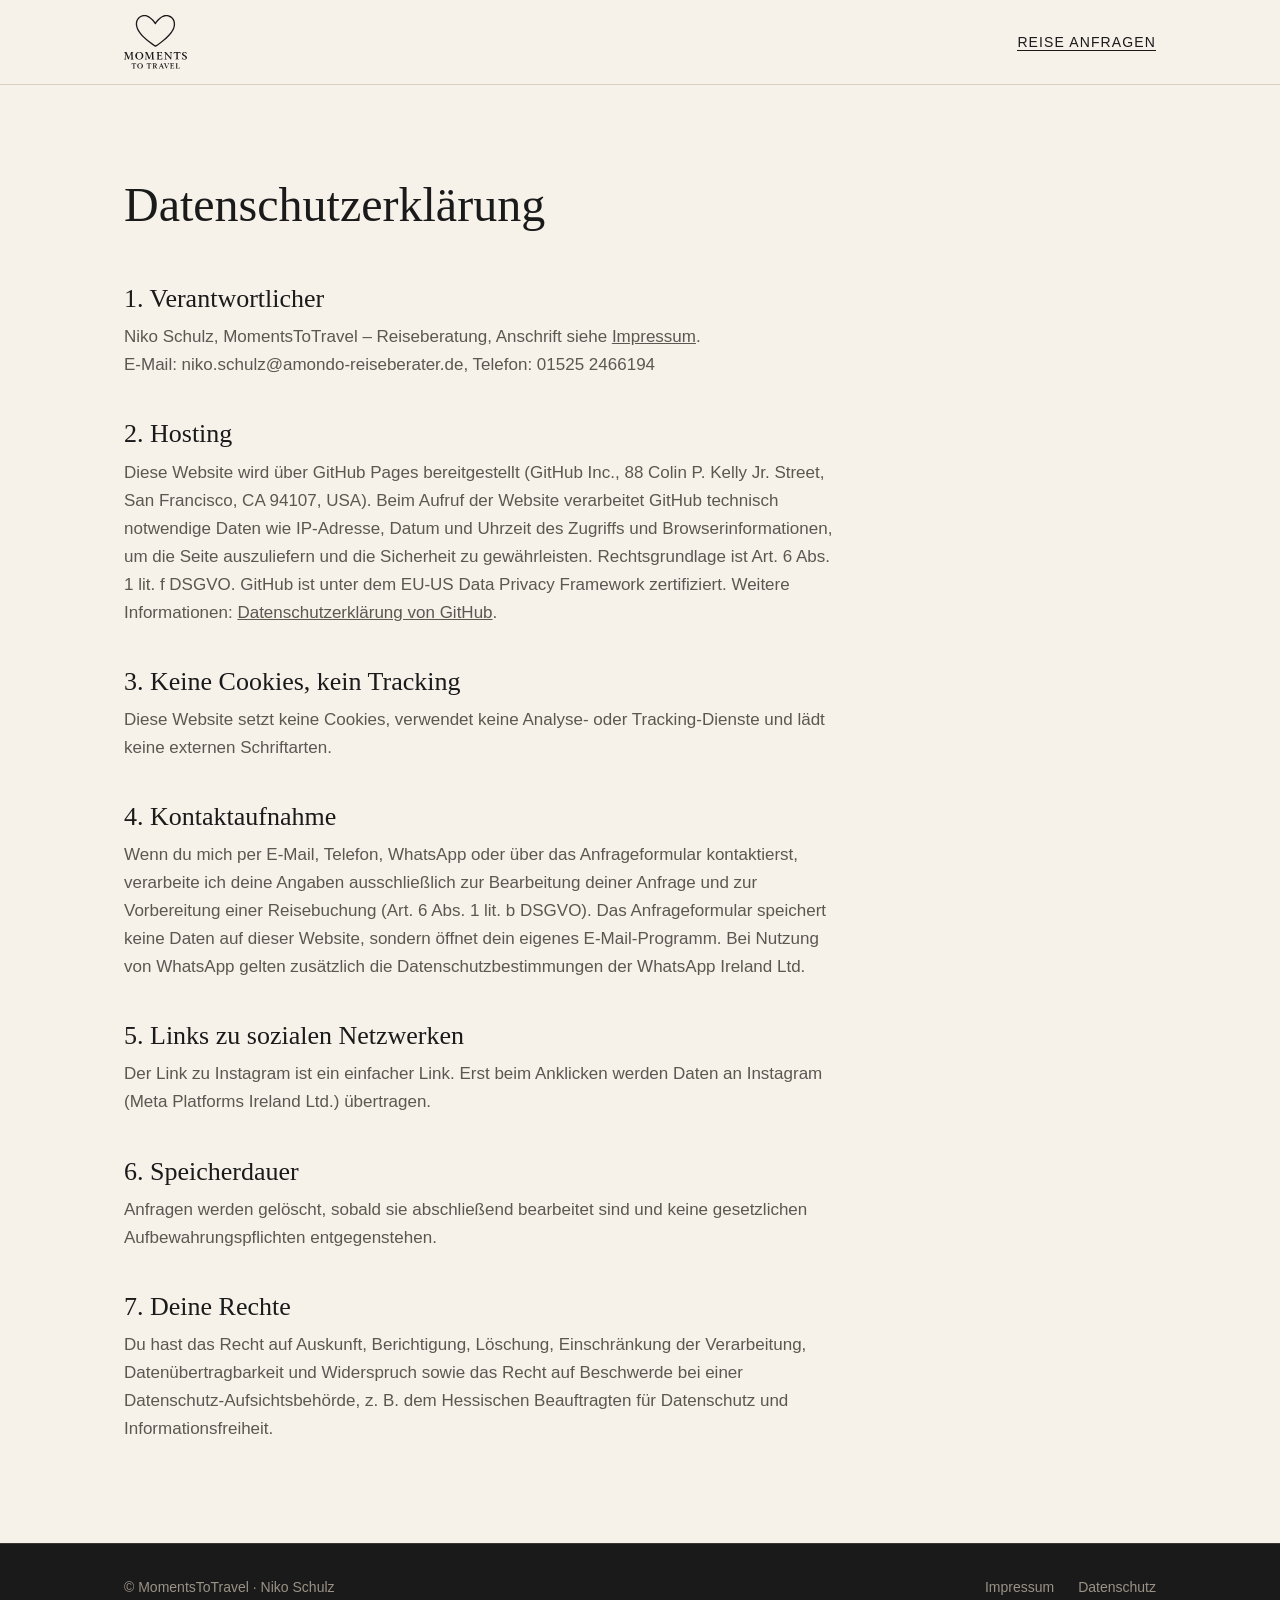
==== datenschutz.html @ 83b0ff92 "Website MomentsToTravel: Startseite, Impressum, Datenschutz, Logo" ====
<!DOCTYPE html>
<html lang="de">
<head>
<meta charset="utf-8">
<meta name="viewport" content="width=device-width, initial-scale=1">
<title>Datenschutz – MomentsToTravel</title>
<meta name="robots" content="noindex">
<link rel="icon" href="favicon.svg" type="image/svg+xml">
<link rel="stylesheet" href="style.css">
</head>
<body>
<header>
  <div class="wrap nav">
    <a href="index.html" class="brand" aria-label="Zur Startseite"><img src="logo.svg" alt="MOMENTS TO TRAVEL" class="logo-sm"></a>
    <ul class="menu"><li><a href="index.html#kontakt" class="cta">Reise anfragen</a></li></ul>
  </div>
</header>
<main class="legal">
  <div class="wrap">
    <h1>Datenschutzerklärung</h1>

    <h2>1. Verantwortlicher</h2>
    <p>Niko Schulz, MomentsToTravel – Reiseberatung, Anschrift siehe <a href="impressum.html">Impressum</a>.<br>
    E-Mail: niko.schulz@amondo-reiseberater.de, Telefon: 01525 2466194</p>

    <h2>2. Hosting</h2>
    <p>Diese Website wird über GitHub Pages bereitgestellt (GitHub Inc., 88 Colin P. Kelly Jr. Street, San Francisco, CA 94107, USA). Beim Aufruf der Website verarbeitet GitHub technisch notwendige Daten wie IP-Adresse, Datum und Uhrzeit des Zugriffs und Browserinformationen, um die Seite auszuliefern und die Sicherheit zu gewährleisten. Rechtsgrundlage ist Art. 6 Abs. 1 lit. f DSGVO. GitHub ist unter dem EU-US Data Privacy Framework zertifiziert. Weitere Informationen: <a href="https://docs.github.com/de/site-policy/privacy-policies/github-general-privacy-statement">Datenschutzerklärung von GitHub</a>.</p>

    <h2>3. Keine Cookies, kein Tracking</h2>
    <p>Diese Website setzt keine Cookies, verwendet keine Analyse- oder Tracking-Dienste und lädt keine externen Schriftarten.</p>

    <h2>4. Kontaktaufnahme</h2>
    <p>Wenn du mich per E-Mail, Telefon, WhatsApp oder über das Anfrageformular kontaktierst, verarbeite ich deine Angaben ausschließlich zur Bearbeitung deiner Anfrage und zur Vorbereitung einer Reisebuchung (Art. 6 Abs. 1 lit. b DSGVO). Das Anfrageformular speichert keine Daten auf dieser Website, sondern öffnet dein eigenes E-Mail-Programm. Bei Nutzung von WhatsApp gelten zusätzlich die Datenschutzbestimmungen der WhatsApp Ireland Ltd.</p>

    <h2>5. Links zu sozialen Netzwerken</h2>
    <p>Der Link zu Instagram ist ein einfacher Link. Erst beim Anklicken werden Daten an Instagram (Meta Platforms Ireland Ltd.) übertragen.</p>

    <h2>6. Speicherdauer</h2>
    <p>Anfragen werden gelöscht, sobald sie abschließend bearbeitet sind und keine gesetzlichen Aufbewahrungspflichten entgegenstehen.</p>

    <h2>7. Deine Rechte</h2>
    <p>Du hast das Recht auf Auskunft, Berichtigung, Löschung, Einschränkung der Verarbeitung, Datenübertragbarkeit und Widerspruch sowie das Recht auf Beschwerde bei einer Datenschutz-Aufsichtsbehörde, z. B. dem Hessischen Beauftragten für Datenschutz und Informationsfreiheit.</p>
  </div>
</main>
<footer>
  <div class="wrap">
    <span>© MomentsToTravel · Niko Schulz</span>
    <span><a href="impressum.html">Impressum</a><a href="datenschutz.html">Datenschutz</a></span>
  </div>
</footer>
</body>
</html>
---- style.css ----
:root {
  --cream: #f6f1e9;
  --cream-dark: #ece4d7;
  --ink: #1a1a1a;
  --muted: #5c5750;
  --line: #d9cfbf;
  --serif: "Cormorant Garamond", "Iowan Old Style", "Palatino Linotype", Palatino, "Book Antiqua", Georgia, serif;
  --sans: -apple-system, BlinkMacSystemFont, "Segoe UI", Helvetica, Arial, sans-serif;
}

* { box-sizing: border-box; margin: 0; padding: 0; }
html { scroll-behavior: smooth; }
body {
  background: var(--cream);
  color: var(--ink);
  font-family: var(--sans);
  font-size: 17px;
  line-height: 1.65;
  -webkit-font-smoothing: antialiased;
}
a { color: inherit; }
img, svg { display: block; }

.wrap { max-width: 1080px; margin: 0 auto; padding: 0 24px; }

/* Header */
header {
  position: sticky; top: 0; z-index: 10;
  background: rgba(246, 241, 233, 0.94);
  backdrop-filter: blur(8px);
  border-bottom: 1px solid var(--line);
}
.nav { display: flex; align-items: center; justify-content: space-between; height: 84px; }
.brand { display: flex; align-items: center; text-decoration: none; }
.menu { display: flex; gap: 28px; list-style: none; }
.menu a { text-decoration: none; font-size: 14px; letter-spacing: 0.08em; text-transform: uppercase; color: var(--muted); }
.menu a:hover { color: var(--ink); }
.menu .cta { color: var(--ink); border-bottom: 1px solid var(--ink); }

/* Logo */
.logo-sm { height: 54px; width: auto; }
.logo-lg { width: 230px; height: auto; margin: 0 auto 56px; }

/* Hero */
.hero { padding: 120px 0 110px; text-align: center; }
.hero h1.claim { font-family: var(--sans); font-weight: 300; font-size: clamp(26px, 3.6vw, 40px); letter-spacing: 0.01em; line-height: 1.3; max-width: 820px; margin: 0 auto 24px; }
.hero p { max-width: 560px; margin: 0 auto 40px; color: var(--muted); font-size: 18px; }
.buttons { display: flex; gap: 14px; justify-content: center; flex-wrap: wrap; }
.btn {
  display: inline-block; padding: 15px 30px; text-decoration: none;
  font-size: 14px; letter-spacing: 0.1em; text-transform: uppercase;
  border: 1px solid var(--ink); transition: background .2s, color .2s;
}
.btn.solid { background: var(--ink); color: var(--cream); }
.btn.solid:hover { background: transparent; color: var(--ink); }
.btn.ghost:hover { background: var(--ink); color: var(--cream); }

/* Sections */
section { padding: 100px 0; border-top: 1px solid var(--line); }
.eyebrow { font-size: 12px; letter-spacing: 0.3em; text-transform: uppercase; color: var(--muted); margin-bottom: 18px; }
h2 { font-family: var(--serif); font-weight: 400; font-size: clamp(32px, 4.4vw, 48px); line-height: 1.12; margin-bottom: 24px; max-width: 720px; }
.lead { color: var(--muted); max-width: 640px; font-size: 18px; }

/* Approach */
.three { display: grid; grid-template-columns: repeat(3, 1fr); gap: 48px; margin-top: 64px; }
.three h3 { font-family: var(--serif); font-weight: 400; font-size: 26px; margin-bottom: 10px; }
.three .num { font-family: var(--serif); font-size: 15px; color: var(--muted); margin-bottom: 14px; display: block; }
.three p { color: var(--muted); font-size: 16px; }

/* Services */
.services { background: var(--cream-dark); }
.grid { display: grid; grid-template-columns: repeat(3, 1fr); margin-top: 56px; border-top: 1px solid var(--line); border-left: 1px solid var(--line); }
.grid div { padding: 32px 28px; border-right: 1px solid var(--line); border-bottom: 1px solid var(--line); }
.grid h3 { font-family: var(--serif); font-weight: 400; font-size: 24px; margin-bottom: 6px; }
.grid p { color: var(--muted); font-size: 15px; }

/* Steps */
.steps { list-style: none; margin-top: 56px; counter-reset: s; }
.steps li { display: grid; grid-template-columns: 90px 1fr; gap: 24px; padding: 28px 0; border-bottom: 1px solid var(--line); counter-increment: s; }
.steps li::before { content: "0" counter(s); font-family: var(--serif); font-size: 34px; line-height: 1; }
.steps h3 { font-family: var(--serif); font-weight: 400; font-size: 26px; margin-bottom: 4px; }
.steps p { color: var(--muted); font-size: 16px; }

/* Dein Berater */
.about { display: grid; grid-template-columns: 1fr 1.3fr; gap: 72px; align-items: center; }
.portrait {
  position: relative; overflow: hidden;
  aspect-ratio: 4 / 5; background: var(--cream-dark); border: 1px solid var(--line);
  display: flex; align-items: center; justify-content: center; color: var(--muted);
  font-size: 13px; letter-spacing: 0.15em; text-transform: uppercase; text-align: center;
}
.portrait img { position: absolute; inset: 0; width: 100%; height: 100%; object-fit: cover; }
.about p + p { margin-top: 16px; }
.facts { list-style: none; margin-top: 32px; border-top: 1px solid var(--line); }
.facts li { padding: 12px 0; border-bottom: 1px solid var(--line); font-size: 16px; }
.facts span { display: inline-block; width: 120px; font-size: 12px; letter-spacing: 0.2em; text-transform: uppercase; color: var(--muted); }
.sign { font-family: var(--serif); font-style: italic; font-size: 28px; margin-top: 28px; }

/* Contact */
.contact { background: var(--ink); color: var(--cream); border-top: none; }
.contact .eyebrow, .contact .lead { color: #b9b1a5; }
.contact-grid { display: grid; grid-template-columns: 1fr 1.2fr; gap: 72px; margin-top: 56px; }
.channels { list-style: none; }
.channels li { padding: 18px 0; border-bottom: 1px solid #3a3733; }
.channels span { display: block; font-size: 12px; letter-spacing: 0.25em; text-transform: uppercase; color: #9a9286; margin-bottom: 4px; }
.channels a { font-family: var(--serif); font-size: 24px; text-decoration: none; word-break: break-word; }
.channels a:hover { text-decoration: underline; }
form { display: grid; grid-template-columns: 1fr 1fr; gap: 16px; }
form .full { grid-column: 1 / -1; }
label { display: block; font-size: 12px; letter-spacing: 0.2em; text-transform: uppercase; color: #9a9286; margin-bottom: 6px; }
input, textarea, select {
  width: 100%; background: transparent; border: none; border-bottom: 1px solid #55504a;
  color: var(--cream); font: inherit; padding: 8px 0; border-radius: 0;
}
select option { color: var(--ink); }
input:focus, textarea:focus, select:focus { outline: none; border-bottom-color: var(--cream); }
textarea { resize: vertical; min-height: 90px; }
form .btn { background: var(--cream); color: var(--ink); border-color: var(--cream); cursor: pointer; font-family: var(--sans); }
form .btn:hover { background: transparent; color: var(--cream); }
.hint { font-size: 13px; color: #9a9286; }

/* Footer */
footer { background: var(--ink); color: #9a9286; border-top: 1px solid #3a3733; padding: 32px 0; font-size: 14px; }
footer .wrap { display: flex; justify-content: space-between; flex-wrap: wrap; gap: 12px; }
footer a { text-decoration: none; margin-left: 24px; }
footer a:hover { color: var(--cream); }

/* Legal pages */
.legal { padding: 80px 0 100px; border-top: none; }
.legal h1 { font-family: var(--serif); font-weight: 400; font-size: 48px; margin-bottom: 40px; }
.legal h2 { font-size: 26px; margin: 40px 0 10px; }
.legal p, .legal li { color: var(--muted); max-width: 720px; }
.open { font-style: italic; }

@media (max-width: 860px) {
  .menu li:not(:last-child) { display: none; }
  .three, .grid, .about, .contact-grid { grid-template-columns: 1fr; }
  .three { gap: 36px; }
  .about { gap: 40px; }
  .portrait { max-width: 360px; }
  section { padding: 72px 0; }
  .hero { padding: 80px 0 72px; }
  .logo-sm { height: 46px; }
  .logo-lg { width: 180px; }
  .steps li { grid-template-columns: 60px 1fr; }
  form { grid-template-columns: 1fr; }
  .facts span { display: block; width: auto; }
  footer a { margin: 0 20px 0 0; }
}
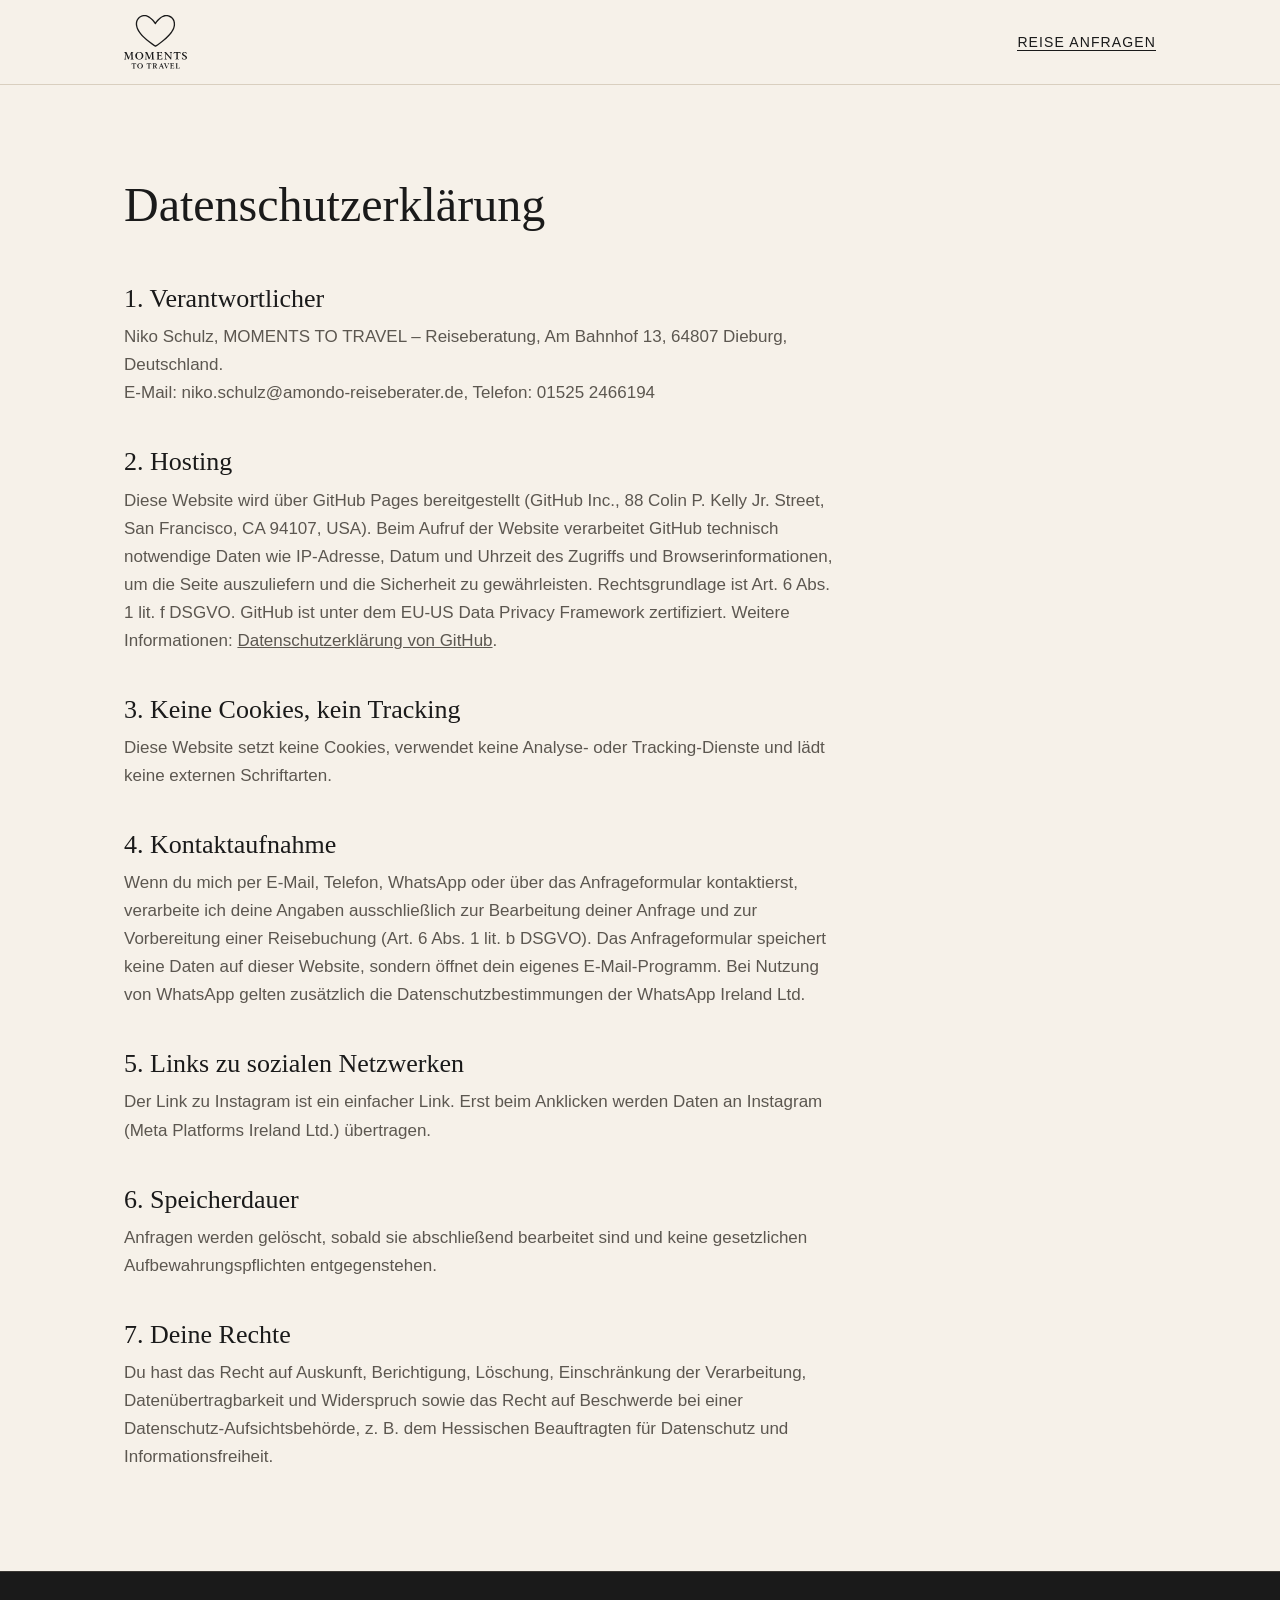
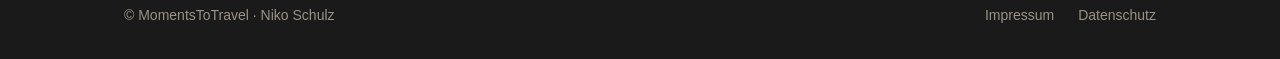
==== commit ed9f239b: "Porträt im Einstieg, vollständiges Impressum" ====
--- a/datenschutz.html
+++ b/datenschutz.html
@@ -20,7 +20,7 @@
     <h1>Datenschutzerklärung</h1>
 
     <h2>1. Verantwortlicher</h2>
-    <p>Niko Schulz, MomentsToTravel – Reiseberatung, Anschrift siehe <a href="impressum.html">Impressum</a>.<br>
+    <p>Niko Schulz, MOMENTS TO TRAVEL – Reiseberatung, Am Bahnhof 13, 64807 Dieburg, Deutschland.<br>
     E-Mail: niko.schulz@amondo-reiseberater.de, Telefon: 01525 2466194</p>
 
     <h2>2. Hosting</h2>
--- a/style.css
+++ b/style.css
@@ -39,13 +39,16 @@
 
 /* Logo */
 .logo-sm { height: 54px; width: auto; }
-.logo-lg { width: 230px; height: auto; margin: 0 auto 56px; }
 
-/* Hero */
-.hero { padding: 120px 0 110px; text-align: center; }
-.hero h1.claim { font-family: var(--sans); font-weight: 300; font-size: clamp(26px, 3.6vw, 40px); letter-spacing: 0.01em; line-height: 1.3; max-width: 820px; margin: 0 auto 24px; }
-.hero p { max-width: 560px; margin: 0 auto 40px; color: var(--muted); font-size: 18px; }
-.buttons { display: flex; gap: 14px; justify-content: center; flex-wrap: wrap; }
+/* Hero mit Porträt */
+.hero { display: grid; grid-template-columns: 1.15fr 1fr; gap: 72px; align-items: center; padding-top: 88px; padding-bottom: 96px; }
+.hero h1.claim { font-family: var(--serif); font-weight: 400; font-size: clamp(40px, 5.4vw, 64px); line-height: 1.08; margin-bottom: 28px; }
+.hero .hello { font-size: 19px; line-height: 1.6; margin-bottom: 14px; max-width: 520px; }
+.hero .sub { color: var(--muted); font-size: 14px; letter-spacing: 0.06em; margin-bottom: 36px; }
+.hero-photo { position: relative; }
+.hero-photo img { width: 100%; height: auto; aspect-ratio: 4 / 5; object-fit: cover; }
+.hero-photo::before { content: ""; position: absolute; inset: 18px -18px -18px 18px; border: 1px solid var(--line); z-index: -1; }
+.buttons { display: flex; gap: 14px; flex-wrap: wrap; }
 .btn {
   display: inline-block; padding: 15px 30px; text-decoration: none;
   font-size: 14px; letter-spacing: 0.1em; text-transform: uppercase;
@@ -61,11 +64,11 @@
 h2 { font-family: var(--serif); font-weight: 400; font-size: clamp(32px, 4.4vw, 48px); line-height: 1.12; margin-bottom: 24px; max-width: 720px; }
 .lead { color: var(--muted); max-width: 640px; font-size: 18px; }
 
-/* Approach */
-.three { display: grid; grid-template-columns: repeat(3, 1fr); gap: 48px; margin-top: 64px; }
-.three h3 { font-family: var(--serif); font-weight: 400; font-size: 26px; margin-bottom: 10px; }
-.three .num { font-family: var(--serif); font-size: 15px; color: var(--muted); margin-bottom: 14px; display: block; }
-.three p { color: var(--muted); font-size: 16px; }
+/* Arbeitsweise mit Icons */
+.four { display: grid; grid-template-columns: repeat(4, 1fr); gap: 40px; margin-top: 64px; }
+.four .icon { width: 96px; height: 96px; margin-bottom: 22px; }
+.four h3 { font-family: var(--serif); font-weight: 400; font-size: 25px; margin-bottom: 10px; line-height: 1.2; }
+.four p { color: var(--muted); font-size: 16px; }
 
 /* Services */
 .services { background: var(--cream-dark); }
@@ -82,14 +85,9 @@
 .steps p { color: var(--muted); font-size: 16px; }
 
 /* Dein Berater */
-.about { display: grid; grid-template-columns: 1fr 1.3fr; gap: 72px; align-items: center; }
-.portrait {
-  position: relative; overflow: hidden;
-  aspect-ratio: 4 / 5; background: var(--cream-dark); border: 1px solid var(--line);
-  display: flex; align-items: center; justify-content: center; color: var(--muted);
-  font-size: 13px; letter-spacing: 0.15em; text-transform: uppercase; text-align: center;
-}
-.portrait img { position: absolute; inset: 0; width: 100%; height: 100%; object-fit: cover; }
+.about { display: grid; grid-template-columns: 1fr 1.4fr; gap: 72px; align-items: center; }
+.about-logo { display: flex; justify-content: center; }
+.about-logo img { width: 72%; max-width: 300px; height: auto; }
 .about p + p { margin-top: 16px; }
 .facts { list-style: none; margin-top: 32px; border-top: 1px solid var(--line); }
 .facts li { padding: 12px 0; border-bottom: 1px solid var(--line); font-size: 16px; }
@@ -130,20 +128,28 @@
 .legal h1 { font-family: var(--serif); font-weight: 400; font-size: 48px; margin-bottom: 40px; }
 .legal h2 { font-size: 26px; margin: 40px 0 10px; }
 .legal p, .legal li { color: var(--muted); max-width: 720px; }
-.open { font-style: italic; }
+.legal p + p { margin-top: 12px; }
+
+@media (max-width: 1000px) {
+  .four { grid-template-columns: repeat(2, 1fr); }
+}
 
 @media (max-width: 860px) {
   .menu li:not(:last-child) { display: none; }
-  .three, .grid, .about, .contact-grid { grid-template-columns: 1fr; }
-  .three { gap: 36px; }
+  .hero { grid-template-columns: 1fr; gap: 40px; padding-top: 48px; padding-bottom: 72px; }
+  .hero-photo { order: -1; max-width: 280px; margin-right: 18px; }
+  .grid, .about, .contact-grid { grid-template-columns: 1fr; }
   .about { gap: 40px; }
-  .portrait { max-width: 360px; }
+  .about-logo { justify-content: flex-start; }
+  .about-logo img { width: 180px; }
   section { padding: 72px 0; }
-  .hero { padding: 80px 0 72px; }
   .logo-sm { height: 46px; }
-  .logo-lg { width: 180px; }
   .steps li { grid-template-columns: 60px 1fr; }
   form { grid-template-columns: 1fr; }
   .facts span { display: block; width: auto; }
   footer a { margin: 0 20px 0 0; }
 }
+
+@media (max-width: 560px) {
+  .four { grid-template-columns: 1fr; }
+}
